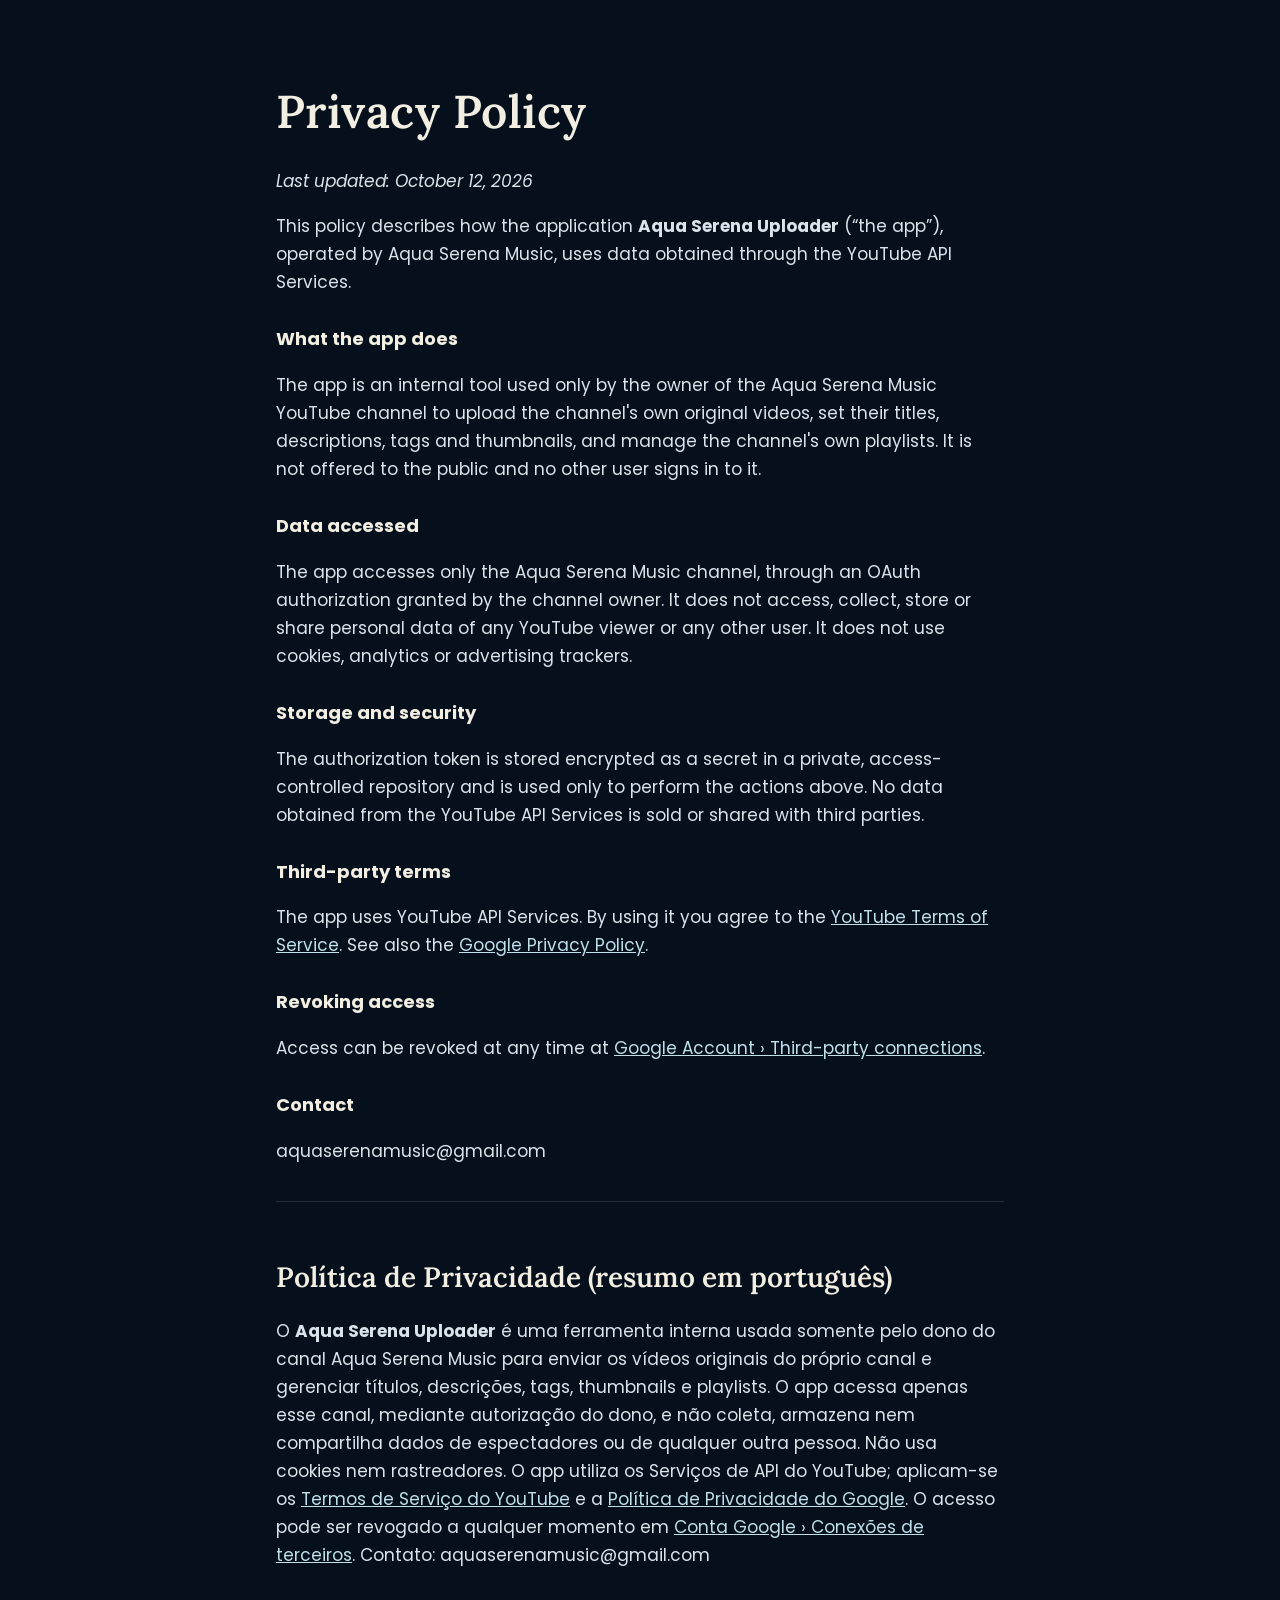
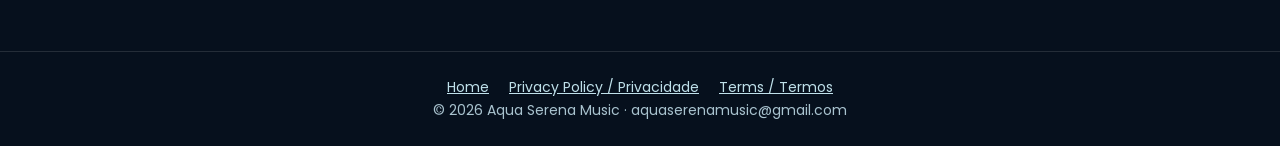
==== privacy.html @ 64a9fd30 "Site do canal, política de privacidade e termos" ====
<!doctype html><html lang="en"><head><meta charset="utf-8"><meta name="viewport" content="width=device-width,initial-scale=1">
<title>Privacy Policy — Aqua Serena Music</title><link rel="icon" href="icon.png"><link rel="preconnect" href="https://fonts.googleapis.com"><link href="https://fonts.googleapis.com/css2?family=Lora:wght@600&family=Poppins:wght@300;400;500&display=swap" rel="stylesheet"><link rel="stylesheet" href="style.css"></head><body class="doc"><main>
<h1>Privacy Policy</h1><p><em>Last updated: October 12, 2026</em></p>
<p>This policy describes how the application <strong>Aqua Serena Uploader</strong> (“the app”), operated by Aqua Serena Music, uses data obtained through the YouTube API Services.</p>
<h3>What the app does</h3>
<p>The app is an internal tool used only by the owner of the Aqua Serena Music YouTube channel to upload the channel's own original videos, set their titles, descriptions, tags and thumbnails, and manage the channel's own playlists. It is not offered to the public and no other user signs in to it.</p>
<h3>Data accessed</h3>
<p>The app accesses only the Aqua Serena Music channel, through an OAuth authorization granted by the channel owner. It does not access, collect, store or share personal data of any YouTube viewer or any other user. It does not use cookies, analytics or advertising trackers.</p>
<h3>Storage and security</h3>
<p>The authorization token is stored encrypted as a secret in a private, access-controlled repository and is used only to perform the actions above. No data obtained from the YouTube API Services is sold or shared with third parties.</p>
<h3>Third-party terms</h3>
<p>The app uses YouTube API Services. By using it you agree to the <a href="https://www.youtube.com/t/terms">YouTube Terms of Service</a>. See also the <a href="https://policies.google.com/privacy">Google Privacy Policy</a>.</p>
<h3>Revoking access</h3>
<p>Access can be revoked at any time at <a href="https://myaccount.google.com/permissions">Google Account › Third-party connections</a>.</p>
<h3>Contact</h3><p>aquaserenamusic@gmail.com</p>
<div class="pt"><h2>Política de Privacidade (resumo em português)</h2>
<p>O <strong>Aqua Serena Uploader</strong> é uma ferramenta interna usada somente pelo dono do canal Aqua Serena Music para enviar os vídeos originais do próprio canal e gerenciar títulos, descrições, tags, thumbnails e playlists. O app acessa apenas esse canal, mediante autorização do dono, e não coleta, armazena nem compartilha dados de espectadores ou de qualquer outra pessoa. Não usa cookies nem rastreadores. O app utiliza os Serviços de API do YouTube; aplicam-se os <a href="https://www.youtube.com/t/terms">Termos de Serviço do YouTube</a> e a <a href="https://policies.google.com/privacy">Política de Privacidade do Google</a>. O acesso pode ser revogado a qualquer momento em <a href="https://myaccount.google.com/permissions">Conta Google › Conexões de terceiros</a>. Contato: aquaserenamusic@gmail.com</p></div>
</main><footer><a href="index.html">Home</a><a href="privacy.html">Privacy Policy / Privacidade</a><a href="terms.html">Terms / Termos</a><br>© 2026 Aqua Serena Music · aquaserenamusic@gmail.com</footer></body></html>
---- style.css ----
:root{--bg:#06101d;--ink:#f3eee2;--muted:#a9c3cf;--accent:#bfe0ea;--line:rgba(255,255,255,.12)}
*{box-sizing:border-box}
body{margin:0;overflow-wrap:break-word;background:var(--bg);color:var(--ink);font:17px/1.65 "Poppins",system-ui,-apple-system,Segoe UI,Roboto,sans-serif}
a{color:var(--accent)}
.hero{min-height:70vh;display:flex;flex-direction:column;justify-content:center;align-items:center;text-align:center;padding:48px 16px;background:linear-gradient(180deg,rgba(6,16,29,.15),rgba(6,16,29,.85)),url(hero.jpg) center/cover no-repeat}
.hero img{width:96px;height:96px;border-radius:50%;box-shadow:0 0 40px rgba(244,236,216,.25)}
h1{font-family:"Lora",Georgia,serif;font-weight:600;font-size:clamp(40px,8vw,72px);margin:18px 0 4px;letter-spacing:.01em}
.tag{color:var(--muted);margin:0 0 28px}
.btn{display:inline-block;padding:12px 26px;border-radius:999px;background:var(--ink);color:#0b1d2b;text-decoration:none;font-weight:500}
main{max-width:760px;margin:0 auto;padding:40px 16px 64px}
h2{font-family:"Lora",Georgia,serif;font-weight:600;font-size:28px;margin:40px 0 8px}
h3{font-size:18px;margin:28px 0 6px}
p,li{color:#d9e4ea}
.pt{border-top:1px solid var(--line);margin-top:36px;padding-top:12px}
footer{border-top:1px solid var(--line);text-align:center;padding:24px 16px;color:var(--muted);font-size:14px}
footer a{margin:0 10px}
.doc main{padding-top:56px}
.doc h1{font-size:clamp(32px,6vw,46px)}
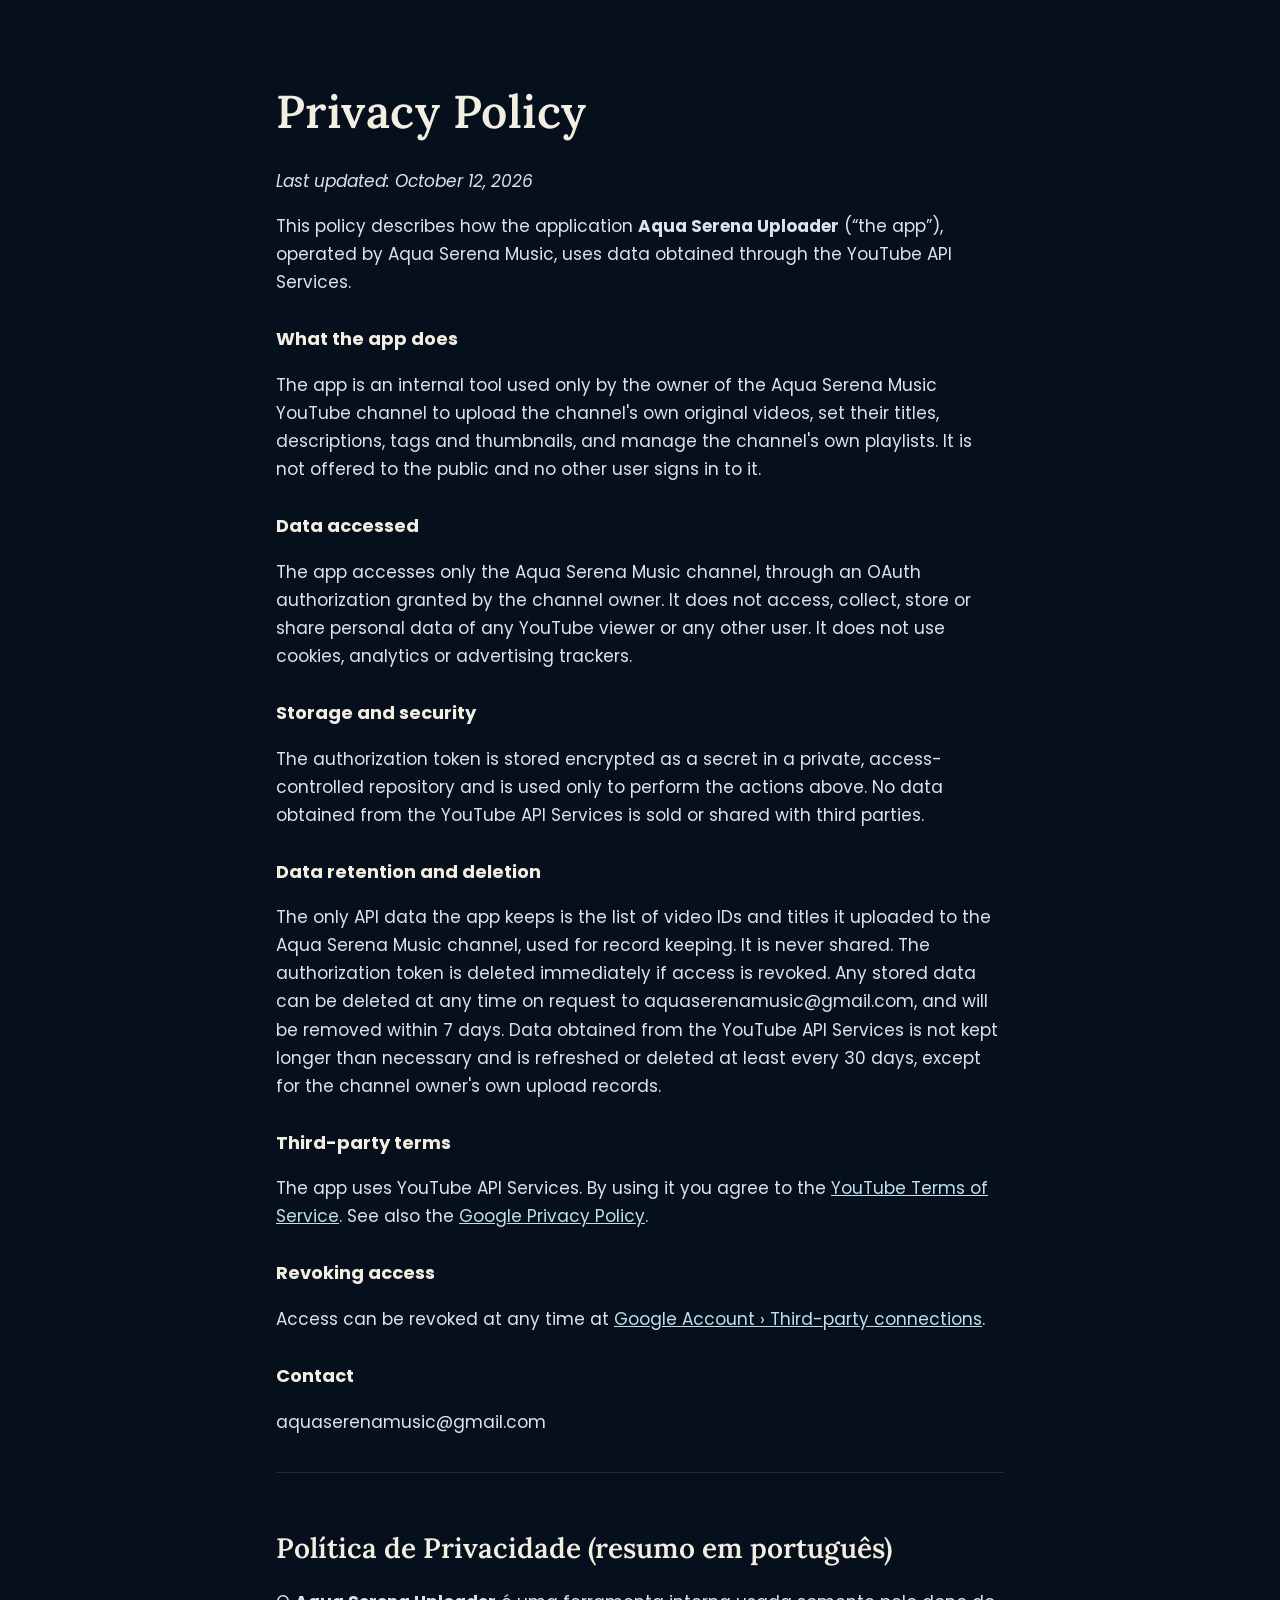
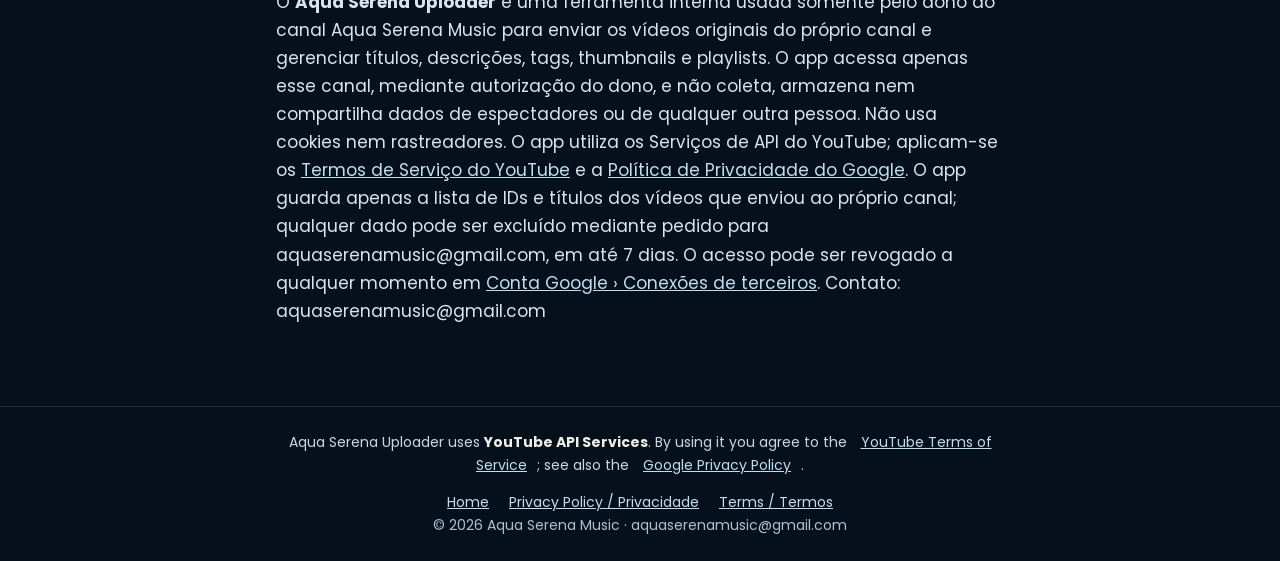
==== commit 0c9c5b0b: "Aviso YouTube API Services e política de exclusão de dados" ====
--- a/privacy.html
+++ b/privacy.html
@@ -8,11 +8,13 @@
 <p>The app accesses only the Aqua Serena Music channel, through an OAuth authorization granted by the channel owner. It does not access, collect, store or share personal data of any YouTube viewer or any other user. It does not use cookies, analytics or advertising trackers.</p>
 <h3>Storage and security</h3>
 <p>The authorization token is stored encrypted as a secret in a private, access-controlled repository and is used only to perform the actions above. No data obtained from the YouTube API Services is sold or shared with third parties.</p>
+<h3>Data retention and deletion</h3>
+<p>The only API data the app keeps is the list of video IDs and titles it uploaded to the Aqua Serena Music channel, used for record keeping. It is never shared. The authorization token is deleted immediately if access is revoked. Any stored data can be deleted at any time on request to aquaserenamusic@gmail.com, and will be removed within 7 days. Data obtained from the YouTube API Services is not kept longer than necessary and is refreshed or deleted at least every 30 days, except for the channel owner's own upload records.</p>
 <h3>Third-party terms</h3>
 <p>The app uses YouTube API Services. By using it you agree to the <a href="https://www.youtube.com/t/terms">YouTube Terms of Service</a>. See also the <a href="https://policies.google.com/privacy">Google Privacy Policy</a>.</p>
 <h3>Revoking access</h3>
 <p>Access can be revoked at any time at <a href="https://myaccount.google.com/permissions">Google Account › Third-party connections</a>.</p>
 <h3>Contact</h3><p>aquaserenamusic@gmail.com</p>
 <div class="pt"><h2>Política de Privacidade (resumo em português)</h2>
-<p>O <strong>Aqua Serena Uploader</strong> é uma ferramenta interna usada somente pelo dono do canal Aqua Serena Music para enviar os vídeos originais do próprio canal e gerenciar títulos, descrições, tags, thumbnails e playlists. O app acessa apenas esse canal, mediante autorização do dono, e não coleta, armazena nem compartilha dados de espectadores ou de qualquer outra pessoa. Não usa cookies nem rastreadores. O app utiliza os Serviços de API do YouTube; aplicam-se os <a href="https://www.youtube.com/t/terms">Termos de Serviço do YouTube</a> e a <a href="https://policies.google.com/privacy">Política de Privacidade do Google</a>. O acesso pode ser revogado a qualquer momento em <a href="https://myaccount.google.com/permissions">Conta Google › Conexões de terceiros</a>. Contato: aquaserenamusic@gmail.com</p></div>
-</main><footer><a href="index.html">Home</a><a href="privacy.html">Privacy Policy / Privacidade</a><a href="terms.html">Terms / Termos</a><br>© 2026 Aqua Serena Music · aquaserenamusic@gmail.com</footer></body></html>
+<p>O <strong>Aqua Serena Uploader</strong> é uma ferramenta interna usada somente pelo dono do canal Aqua Serena Music para enviar os vídeos originais do próprio canal e gerenciar títulos, descrições, tags, thumbnails e playlists. O app acessa apenas esse canal, mediante autorização do dono, e não coleta, armazena nem compartilha dados de espectadores ou de qualquer outra pessoa. Não usa cookies nem rastreadores. O app utiliza os Serviços de API do YouTube; aplicam-se os <a href="https://www.youtube.com/t/terms">Termos de Serviço do YouTube</a> e a <a href="https://policies.google.com/privacy">Política de Privacidade do Google</a>. O app guarda apenas a lista de IDs e títulos dos vídeos que enviou ao próprio canal; qualquer dado pode ser excluído mediante pedido para aquaserenamusic@gmail.com, em até 7 dias. O acesso pode ser revogado a qualquer momento em <a href="https://myaccount.google.com/permissions">Conta Google › Conexões de terceiros</a>. Contato: aquaserenamusic@gmail.com</p></div>
+</main><footer><p class="yt">Aqua Serena Uploader uses <strong>YouTube API Services</strong>. By using it you agree to the <a href="https://www.youtube.com/t/terms">YouTube Terms of Service</a>; see also the <a href="https://policies.google.com/privacy">Google Privacy Policy</a>.</p><a href="index.html">Home</a><a href="privacy.html">Privacy Policy / Privacidade</a><a href="terms.html">Terms / Termos</a><br>© 2026 Aqua Serena Music · aquaserenamusic@gmail.com</footer></body></html>
--- a/style.css
+++ b/style.css
@@ -16,3 +16,5 @@
 footer a{margin:0 10px}
 .doc main{padding-top:56px}
 .doc h1{font-size:clamp(32px,6vw,46px)}
+.yt{max-width:760px;margin:0 auto 14px;color:#c9d8df}
+.yt strong{color:var(--ink)}
